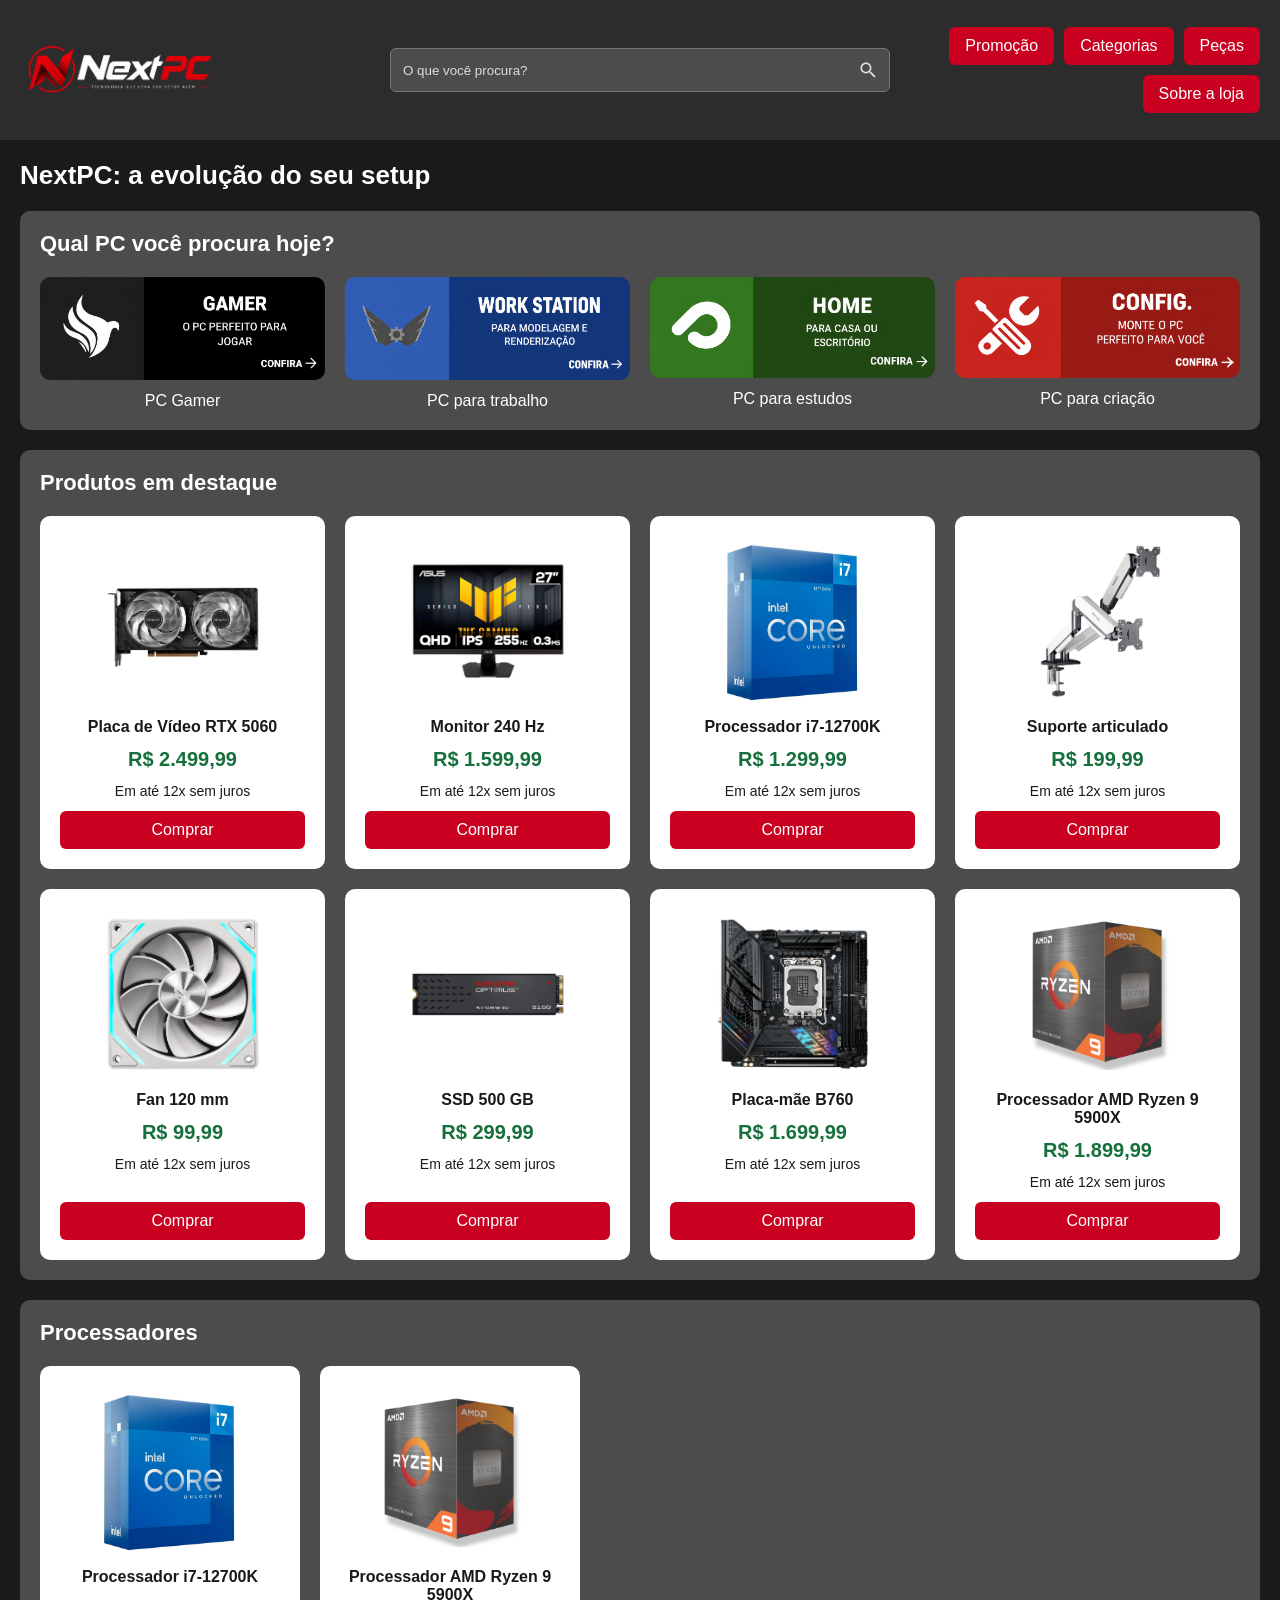
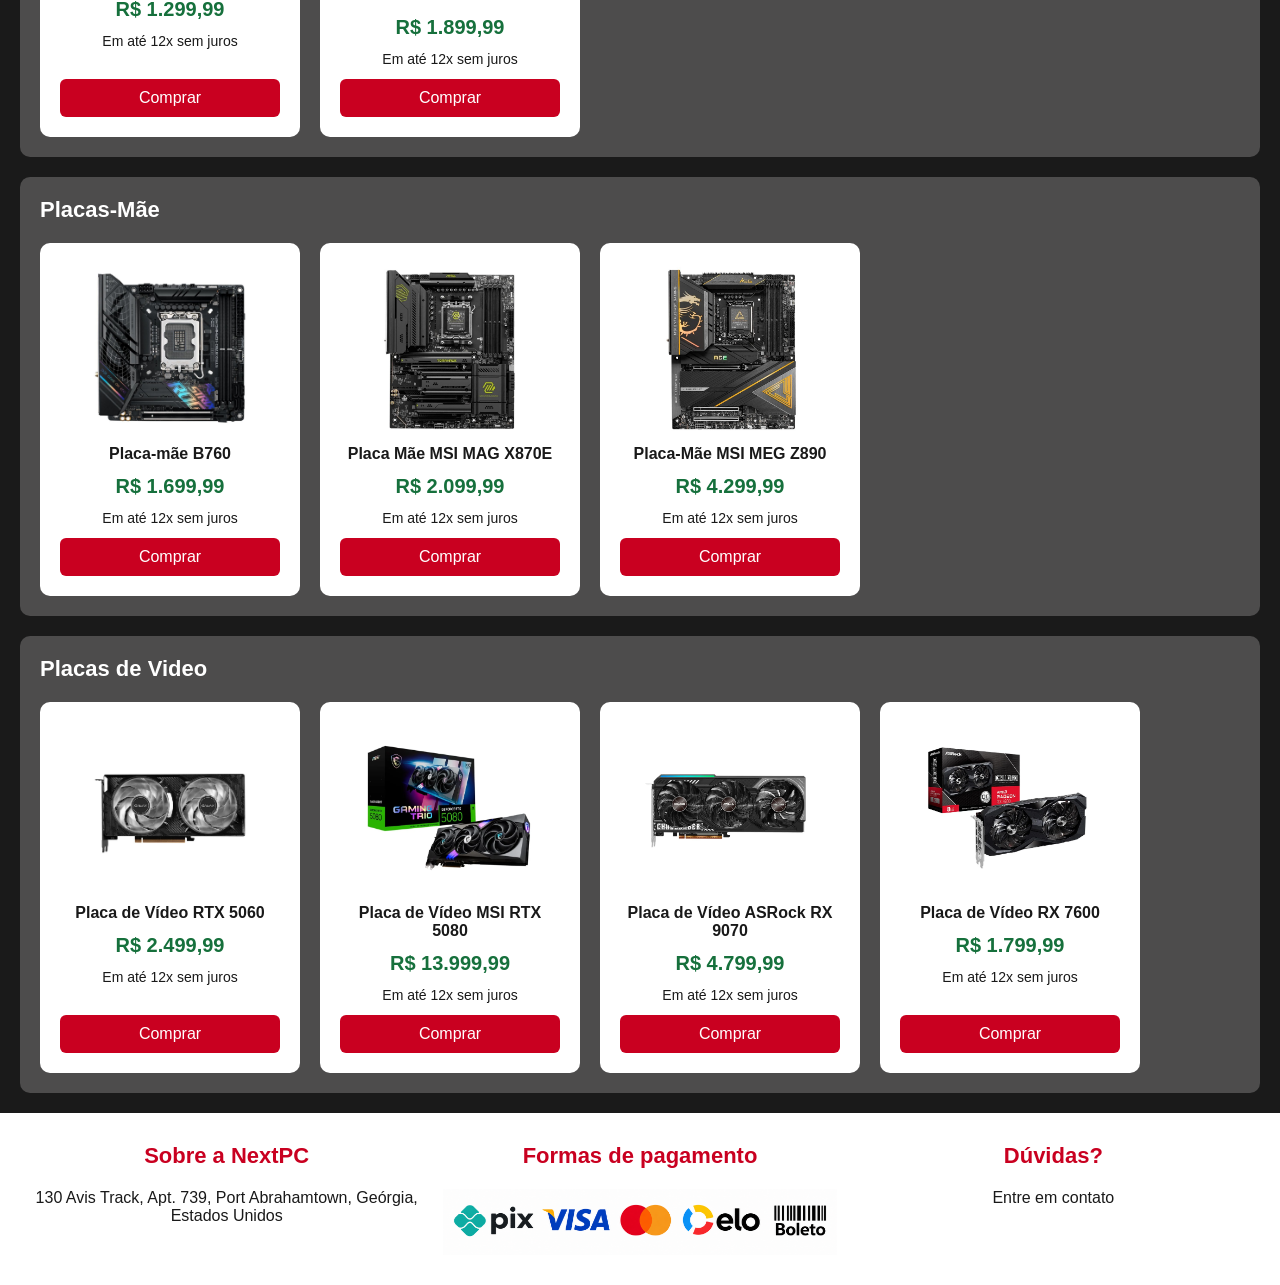
==== index.html @ ddee9725 "add" ====
<!DOCTYPE html>
<html lang="pt-BR">
<head>
    <meta charset="UTF-8">
    <meta name="viewport" content="width=device-width, initial-scale=1.0">
    <title>NextPC</title>
    <link rel="stylesheet" href="style.css">
</head>

<body>

    <header>

        <div class="menu-superior">

            <a class="logo" href="index.html">
                <img src="imagens/logo.png" alt="NextPC">
            </a>

            <div class="barra-pesquisa">
                <input type="search" placeholder="O que você procura?">
                <img class="lupa" src="imagens/lupa.png">
            </div>

            <nav>
                <a href="#produtos">Promoção</a>
                <a href="#categorias">Categorias</a>
                <a href="categoria.html">Peças</a>
                <a href="#sobre">Sobre a loja</a>
            </nav>

        </div>

    </header>

    <main>
        <h1>NextPC: a evolução do seu setup</h1>

        <section id="categorias" class="categorias">
            <h2>Qual PC você procura hoje?</h2>
            <div class="grade-categorias">
                <a class="categoria" href="categoria.html">
                    <img src="imagens/1.png" alt="">
                    <span>PC Gamer</span>
                </a>
                <a class="categoria" href="categoria.html">
                    <img src="imagens/2.png" alt="">
                    <span>PC para trabalho</span>
                </a>
                <a class="categoria" href="categoria.html">
                    <img src="imagens/3.png" alt="">
                    <span>PC para estudos</span>
                </a>
                <a class="categoria" href="categoria.html">
                    <img src="imagens/4.png" alt="">
                    <span>PC para criação</span>
                </a>
            </div>
        </section>

        <section id="produtos" class="produtos">
            <h2>Produtos em destaque</h2>
            <div class="grade-produtos">
                <article class="card">
                    <img src="imagens/placa_de_video.png" alt="Placa de vídeo RTX 5060">
                    <h3>Placa de Vídeo RTX 5060</h3>
                    <p class="preco">R$ 2.499,99</p>
                    <p class="parcelamento">Em até 12x sem juros</p>
                    <a class="botao" href="produto.html">Comprar</a>
                </article>

                <article class="card">
                    <img src="imagens/monitor.jpg" alt="Monitor 240 Hz">
                    <h3>Monitor 240 Hz</h3>
                    <p class="preco">R$ 1.599,99</p>
                    <p class="parcelamento">Em até 12x sem juros</p>
                    <a class="botao" href="produto.html">Comprar</a>
                </article>

                <article class="card">
                    <img src="imagens/processador.png" alt="Processador Intel Core i7-12700K">
                    <h3>Processador i7-12700K</h3>
                    <p class="preco">R$ 1.299,99</p>
                    <p class="parcelamento">Em até 12x sem juros</p>
                    <a class="botao" href="produto.html">Comprar</a>
                </article>

                <article class="card">
                    <img src="imagens/suporte_articulado.jpg" alt="Suporte articulado para monitor">
                    <h3>Suporte articulado</h3>
                    <p class="preco">R$ 199,99</p>
                    <p class="parcelamento">Em até 12x sem juros</p>
                    <a class="botao" href="produto.html">Comprar</a>
                </article>

                <article class="card">
                    <img src="imagens/fan.jpg" alt="Ventoinha de 120 mm">
                    <h3>Fan 120 mm</h3>
                    <p class="preco">R$ 99,99</p>
                    <p class="parcelamento">Em até 12x sem juros</p>
                    <a class="botao" href="produto.html">Comprar</a>
                </article>

                <article class="card">
                    <img src="imagens/ssd.jpg" alt="SSD de 500 GB">
                    <h3>SSD 500 GB</h3>
                    <p class="preco">R$ 299,99</p>
                    <p class="parcelamento">Em até 12x sem juros</p>
                    <a class="botao" href="produto.html">Comprar</a>
                </article>

                <article class="card">
                    <img src="imagens/placa_mae.jpg" alt="Placa-mãe B760">
                    <h3>Placa-mãe B760</h3>
                    <p class="preco">R$ 1.699,99</p>
                    <p class="parcelamento">Em até 12x sem juros</p>
                    <a class="botao" href="produto.html">Comprar</a>
                </article>

                <article class="card">
                    <img src="imagens/processador2.jpg" alt="Processador AMD Ryzen 9 5900X">
                    <h3>Processador AMD Ryzen 9 5900X</h3>
                    <p class="preco">R$ 1.899,99</p>
                    <p class="parcelamento">Em até 12x sem juros</p>
                    <a class="botao" href="produto.html">Comprar</a>
                </article>
            </div>
        </section>

        <section id="processadores" class="processadores">
            <h2>Processadores</h2>
            <div class="lista-processadores">
                <article class="card">
                    <img src="imagens/processador.png" alt="Processador Intel Core i7-12700K">
                    <h3>Processador i7-12700K</h3>
                    <p class="preco">R$ 1.299,99</p>
                    <p class="parcelamento">Em até 12x sem juros</p>
                    <a class="botao" href="produto.html">Comprar</a>
                </article>
                <article class="card">
                    <img src="imagens/processador2.jpg" alt="Processador AMD Ryzen 9 5900X">
                    <h3>Processador AMD Ryzen 9 5900X</h3>
                    <p class="preco">R$ 1.899,99</p>
                    <p class="parcelamento">Em até 12x sem juros</p>
                    <a class="botao" href="produto.html">Comprar</a>
                </article>
            </div>
        </section>

        <section id="placas-mae" class="placas-mae">
            <h2>Placas-Mãe</h2>
            <div class="lista-placas-mae">
                <article class="card">
                    <img src="imagens/placa_mae.jpg" alt="Placa-mãe B760">
                    <h3>Placa-mãe B760</h3>
                    <p class="preco">R$ 1.699,99</p>
                    <p class="parcelamento">Em até 12x sem juros</p>
                    <a class="botao" href="produto.html">Comprar</a>
                </article>
                <article class="card">
                    <img src="imagens/placa_mae2.jpg" alt="Placa Mãe MSI MAG X870E">
                    <h3>Placa Mãe MSI MAG X870E</h3>
                    <p class="preco">R$ 2.099,99</p>
                    <p class="parcelamento">Em até 12x sem juros</p>
                    <a class="botao" href="produto.html">Comprar</a>
                </article>
                <article class="card">
                    <img src="imagens/placa_mae3.jpg" alt="Placa-Mãe MSI MEG Z890">
                    <h3>Placa-Mãe MSI MEG Z890</h3>
                    <p class="preco">R$ 4.299,99</p>
                    <p class="parcelamento">Em até 12x sem juros</p>
                    <a class="botao" href="produto.html">Comprar</a>
                </article>
            </div>
        </section>

        <section id="placas-video" class="placas-video">
            <h2>Placas de Video</h2>
            <div class="lista-placas-video">
                <article class="card">
                    <img src="imagens/placa_de_video.png" alt="Placa de vídeo RTX 5060">
                    <h3>Placa de Vídeo RTX 5060</h3>
                    <p class="preco">R$ 2.499,99</p>
                    <p class="parcelamento">Em até 12x sem juros</p>
                    <a class="botao" href="produto.html">Comprar</a>
                </article>
                <article class="card">
                    <img src="imagens/placa_de_video2.png" alt="Placa Mãe MSI MAG X870E">
                    <h3>Placa de Vídeo MSI RTX 5080</h3>
                    <p class="preco">R$ 13.999,99</p>
                    <p class="parcelamento">Em até 12x sem juros</p>
                    <a class="botao" href="produto.html">Comprar</a>
                </article>
                <article class="card">
                    <img src="imagens/placa_de_video3.png" alt="Placa-Mãe MSI MEG Z890">
                    <h3>Placa de Vídeo ASRock RX 9070</h3>
                    <p class="preco">R$ 4.799,99</p>
                    <p class="parcelamento">Em até 12x sem juros</p>
                    <a class="botao" href="produto.html">Comprar</a>
                </article>
                <article class="card">
                    <img src="imagens/placa_de_video4.png" alt="Placa-Mãe MSI MEG Z890">
                    <h3>Placa de Vídeo RX 7600</h3>
                    <p class="preco">R$ 1.799,99</p>
                    <p class="parcelamento">Em até 12x sem juros</p>
                    <a class="botao" href="produto.html">Comprar</a>
                </article>
            </div>
        </section>

    </main>

    <footer class="footer">

        <section id="sobre">
            <h2>Sobre a NextPC</h2>
            <p>130 Avis Track, Apt. 739, Port Abrahamtown, Geórgia, Estados Unidos</p>
        </section>

        <section>
            <h2>Formas de pagamento</h2>
            <img class="pagamentos" src="imagens/formas_de_pagamento.png" alt="Formas de pagamento">
        </section>

        <section>
            <h2>Dúvidas?</h2>
            <a href="#contato">Entre em contato</a>
        </section>

    </footer>

</body>
</html>
---- style.css ----
/* Geral */
* {
    box-sizing: border-box;
}

body {
    margin: 0;
    font-family: Arial, sans-serif;
    background-color: #1a1a1a;
    color: white;
}

img {
    max-width: 100%;
    height: auto;
    display: block;
}

a {
    color: inherit;
    text-decoration: none;
}

/* Cabeçalho */
.menu-superior {
    display: grid;
    grid-template-columns: 1fr 500px 1fr;
    align-items: center;
    gap: 20px;
    padding: 20px;
    background-color: #2c2c2c;
}

.logo {
    width: 200px;
    max-width: 100%;
}

.barra-pesquisa {
    position: relative;
}

.barra-pesquisa input {
    width: 100%;
    height: 44px;
    padding: 10px 44px 10px 12px;
    border: 1px solid #777;
    border-radius: 6px;
    background-color: #4d4c4c;
    color: white;
}

.barra-pesquisa input::placeholder {
    color: #ddd;
}

.barra-pesquisa .lupa {
    position: absolute;
    right: 12px;
    top: 12px;
    width: 20px;
    height: 20px;
    pointer-events: none;
}

nav {
    display: flex;
    flex-wrap: wrap;
    justify-content: flex-end;
    gap: 10px;
}

nav a, .botao {
    padding: 10px 16px;
    background-color: #c90020;
    color: white;
    border-radius: 6px;
    text-align: center;
}

nav a:hover, .botao:hover {
    background-color: #a3001a;
}

/* Conteúdo */
main {
    display: grid;
    gap: 20px;
    max-width: 1500px;
    margin: 0 auto;
    padding: 20px;
}

h1 {
    font-size: 26px;
    margin: 0;
}

h2 {
    font-size: 22px;
    margin: 0 0 20px;
}

main section {
    padding: 20px;
    background-color: #4d4c4c;
    border-radius: 10px;
}

.grade-categorias, .grade-produtos {
    display: grid;
    grid-template-columns: repeat(4, 1fr);
    gap: 20px;
}

.lista-processadores {
    display: flex;
    flex-direction: row;
    flex-wrap: wrap;
    gap: 20px; 
}

.lista-processadores .card {
    flex: 0 0 260px;
    max-width: 100%;
}

.lista-placas-mae {
    display: flex;
    flex-direction: row;
    flex-wrap: wrap;
    gap: 20px; 
}

.lista-placas-mae .card {
    flex: 0 0 260px;
    max-width: 100%;
}

.lista-placas-video {
    display: flex;
    flex-direction: row;
    flex-wrap: wrap;
    gap: 20px; 
}

.lista-placas-video .card {
    flex: 0 0 260px;
    max-width: 100%;
}

.categoria, .card {
    display: flex;
    flex-direction: column;
    align-items: center;
    gap: 12px;
    min-width: 0;
    text-align: center;
}

.categoria img {
    width: 100%;
    border-radius: 10px;
}

.categoria:hover {
    text-decoration: underline;
}

.card {
    padding: 20px;
    background-color: white;
    color: #191919;
    border-radius: 10px;
}

.card img {
    width: 170px;
    height: 170px;
    object-fit: contain;
}

.card h3, .card p {
    margin: 0;
}

.card h3 {
    font-size: 16px;
}

.preco {
    color: #16703c;
    font-size: 20px;
    font-weight: bold;
}

.parcelamento {
    font-size: 14px;
}

.card .botao {
    width: 100%;
    margin-top: auto;
}

/* Rodapé */
.footer {
    display: grid;
    grid-template-columns: repeat(3, 1fr);
    gap: 20px;
    padding: 30px;
    background-color: white;
    color: #191919;
    text-align: center;
}

.footer h2 {
    color: #c90020;
}

.pagamentos {
    width: 400px;
    margin: 0 auto;
}
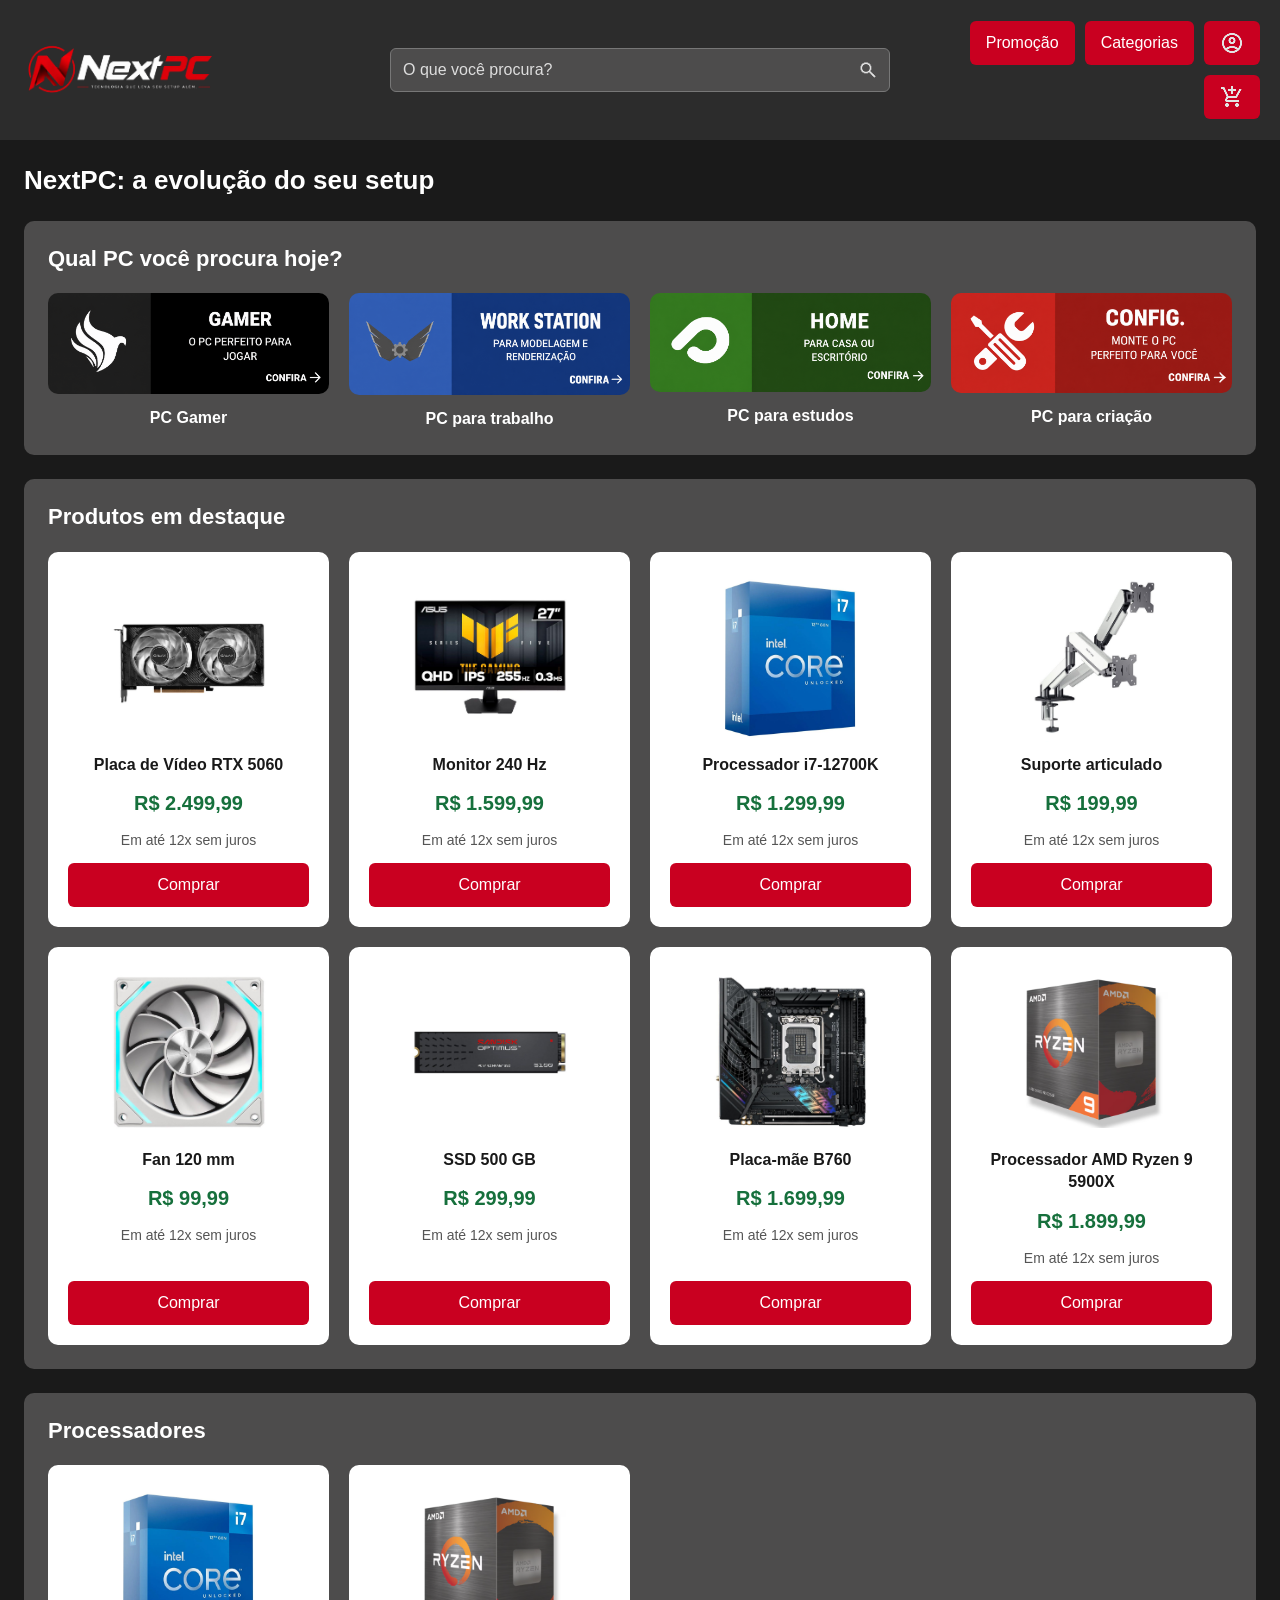
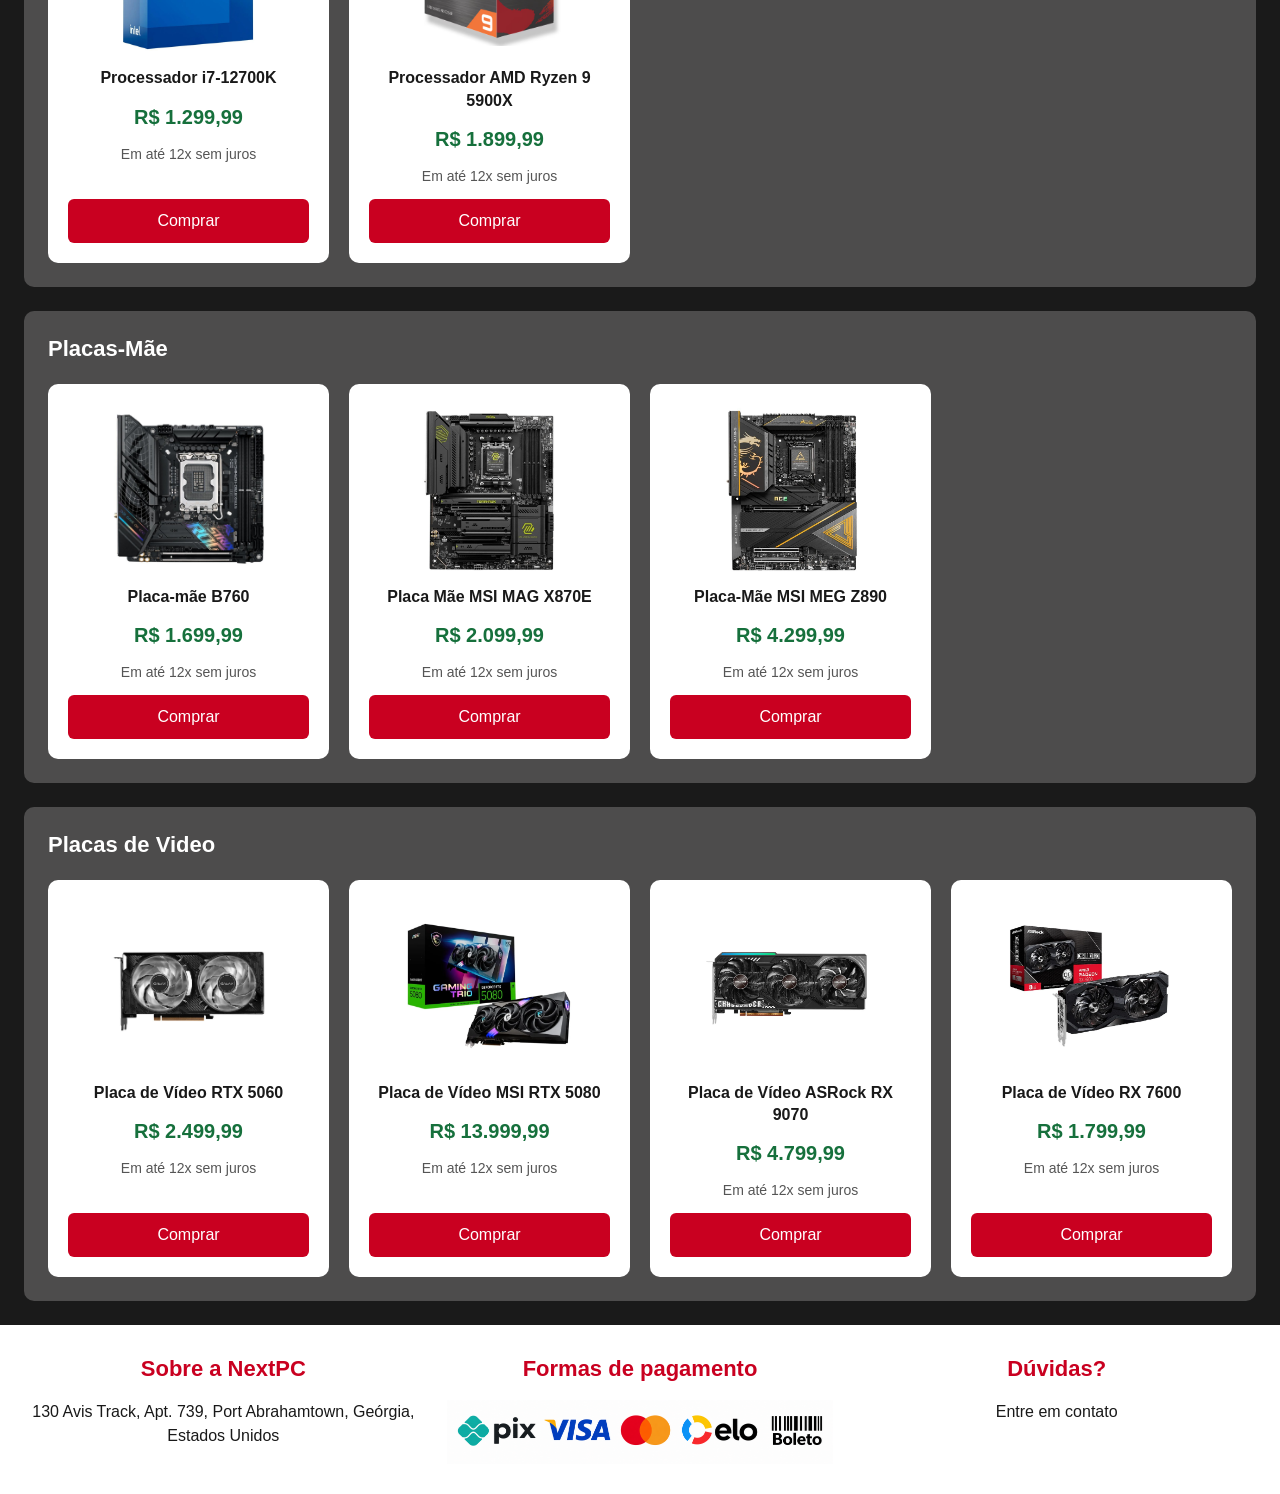
==== commit 77c963f3: "final" ====
--- a/index.html
+++ b/index.html
@@ -4,7 +4,7 @@
     <meta charset="UTF-8">
     <meta name="viewport" content="width=device-width, initial-scale=1.0">
     <title>NextPC</title>
-    <link rel="stylesheet" href="style.css">
+    <link rel="stylesheet" href="css/style.css">
 </head>
 
 <body>
@@ -24,10 +24,11 @@
 
             <nav>
                 <a href="#produtos">Promoção</a>
-                <a href="#categorias">Categorias</a>
-                <a href="categoria.html">Peças</a>
-                <a href="#sobre">Sobre a loja</a>
+                <a href="categorias.html">Categorias</a>
+                <a class="icone-conta" href="#"><img src="imagens/conta.png" alt="Conta"></a>
+                <a class="icone-carrinho" href="#"><img src="imagens/carrinho.png" alt="Carrinho"></a>
             </nav>
+
 
         </div>
 
@@ -39,7 +40,7 @@
         <section id="categorias" class="categorias">
             <h2>Qual PC você procura hoje?</h2>
             <div class="grade-categorias">
-                <a class="categoria" href="categoria.html">
+                <a class="categoria" href="pc-gamer.html">
                     <img src="imagens/1.png" alt="">
                     <span>PC Gamer</span>
                 </a>
--- a/css/style.css
+++ b/css/style.css
@@ -0,0 +1,429 @@
+/* gloval */
+
+* {
+    box-sizing: border-box;
+}
+
+body {
+    margin: 0;
+    font-family: Arial, sans-serif;
+    background-color: #1a1a1a;
+    color: #fff;
+    line-height: 1.5;
+}
+
+img {
+    display: block;
+    max-width: 100%;
+    height: auto;
+}
+
+a {
+    color: inherit;
+    text-decoration: none;
+}
+
+input,
+button {
+    font: inherit;
+}
+
+a:focus-visible,
+button:focus-visible,
+input:focus-visible {
+    outline: 3px solid #3388ff;
+    outline-offset: 3px;
+}
+
+h1,
+h2,
+h3,
+p {
+    margin-top: 0;
+}
+
+h1 {
+    margin-bottom: 0;
+    font-size: 26px;
+    line-height: 1.25;
+}
+
+h2 {
+    margin-bottom: 20px;
+    font-size: 22px;
+    line-height: 1.3;
+}
+
+/* CABEÇALHO - header */
+
+header {
+    background-color: #2c2c2c;
+}
+
+.menu-superior {
+    display: grid;
+    grid-template-columns:
+        minmax(0, 1fr) minmax(0, 500px) minmax(0, 1fr);
+    align-items: center;
+    gap: 20px;
+    max-width: 1500px;
+    margin-inline: auto;
+    padding: 20px;
+}
+
+.logo {
+    display: block;
+    width: 200px;
+    max-width: 100%;
+}
+
+.logo img {
+    width: 100%;
+}
+
+.barra-pesquisa {
+    position: relative;
+    width: 100%;
+    
+}
+
+.barra-pesquisa input {
+    width: 100%;
+    min-width: 0;
+    height: 44px;
+    padding: 10px 44px 10px 12px;
+    border: 1px solid #777;
+    border-radius: 6px;
+    background-color: #4d4c4c;
+    color: #fff;
+}
+
+.barra-pesquisa input::placeholder {
+    color: #ddd;
+}
+
+.barra-pesquisa .lupa {
+    position: absolute;
+    top: 50%;
+    right: 12px;
+    width: 20px;
+    height: 20px;
+    transform: translateY(-50%);
+    object-fit: contain;
+    pointer-events: none;
+}
+
+.menu-superior nav {
+    display: flex;
+    flex-wrap: wrap;
+    justify-content: flex-end;
+    gap: 10px;
+}
+
+.menu-superior nav a,
+.botao {
+    display: inline-block;
+    padding: 10px 16px;
+    border-radius: 6px;
+    background-color: #c90020;
+    color: #fff;
+    text-align: center;
+    transition: background-color 0.2s;
+}
+
+.menu-superior nav a:hover,
+.botao:hover {
+    background-color: #a3001a;
+}
+
+/* Main */
+
+main {
+    display: grid;
+    grid-template-columns: minmax(0, 1fr);
+    gap: 24px;
+    width: 100%;
+    max-width: 1500px;
+    margin-inline: auto;
+    padding: 24px;
+}
+
+main > section {
+    min-width: 0;
+    padding: 24px;
+    border-radius: 10px;
+    background-color: #4d4c4c;
+}
+
+
+/* Categorias da Pagina Inicial */
+
+.grade-categorias {
+    display: grid;
+    grid-template-columns: repeat(4, minmax(0, 1fr));
+    gap: 20px;
+}
+
+.categoria {
+    display: flex;
+    flex-direction: column;
+    align-items: center;
+    gap: 12px;
+    min-width: 0;
+    text-align: center;
+}
+
+.categoria img {
+    width: 100%;
+    border-radius: 10px;
+}
+
+.categoria span {
+    font-weight: bold;
+}
+
+.categoria:hover {
+    text-decoration: underline;
+}
+
+
+/* Produtos Pagina Inicial */
+
+.grade-produtos,
+.lista-processadores,
+.lista-placas-mae,
+.lista-placas-video {
+    display: grid;
+    grid-template-columns: repeat(4, minmax(0, 1fr));
+    gap: 20px;
+}
+
+.card {
+    display: flex;
+    flex-direction: column;
+    align-items: center;
+    gap: 12px;
+    min-width: 0;
+    padding: 20px;
+    border-radius: 10px;
+    background-color: #fff;
+    color: #191919;
+    text-align: center;
+}
+
+.card img {
+    width: 170px;
+    height: 170px;
+    object-fit: contain;
+}
+
+.card h3,
+.card p {
+    margin: 0;
+}
+
+.card h3 {
+    font-size: 16px;
+    line-height: 1.4;
+    overflow-wrap: anywhere;
+}
+
+.preco {
+    color: #16703c;
+    font-size: 20px;
+    font-weight: bold;
+}
+
+.parcelamento {
+    color: #555;
+    font-size: 14px;
+}
+
+.card .botao {
+    width: 100%;
+    margin-top: auto;
+}
+
+
+/* pc-gamer */
+
+.categoria-pc {
+    padding: 20px;
+    background-color: transparent;
+}
+
+.categoria-pc h1 {
+    margin-bottom: 28px;
+    color: #fff;
+    text-align: center;
+}
+
+.grid-produtos {
+    display: grid;
+    grid-template-columns: repeat(3, minmax(0, 1fr));
+    gap: 24px;
+}
+
+.produto {
+    min-width: 0;
+    border: 1px solid #ddd;
+    border-radius: 10px;
+    background-color: #fff;
+    color: #191919;
+    transition: transform 0.2s, box-shadow 0.2s;
+}
+
+.produto:hover {
+    transform: translateY(-4px);
+    box-shadow: 0 8px 20px rgb(0 0 0 / 20%);
+}
+
+.produto a {
+    display: flex;
+    flex-direction: column;
+    height: 100%;
+    padding: 20px;
+    border-radius: inherit;
+}
+
+.produto img {
+    width: 100%;
+    height: 180px;
+    object-fit: contain;
+}
+
+.produto h2 {
+    margin: 16px 0 10px;
+    font-size: 18px;
+    line-height: 1.4;
+    overflow-wrap: anywhere;
+}
+
+.produto p {
+    margin: auto 0 0;
+    color: #16703c;
+    font-size: 22px;
+    font-weight: bold;
+}
+
+/* aquiles iii */
+
+.produto-detalhe {
+    display: grid;
+    grid-template-columns: repeat(2, minmax(0, 1fr));
+    align-items: center;
+    gap: 30px;
+    padding: 30px;
+    background-color: #f5f5f5;
+    color: #191919;
+}
+
+.imagem-produto,
+.informacoes-produto {
+    min-width: 0;
+    padding: 30px;
+    border-radius: 12px;
+    background-color: #fff;
+    color: #191919;
+}
+
+.imagem-produto img {
+    width: 100%;
+    max-width: 550px;
+    height: clamp(240px, 30vw, 420px);
+    margin-inline: auto;
+    object-fit: contain;
+}
+
+.informacoes-produto h1 {
+    margin-bottom: 16px;
+    font-size: 28px;
+    line-height: 1.3;
+}
+
+.descricao {
+    margin-bottom: 20px;
+    color: #555;
+    font-size: 16px;
+    line-height: 1.6;
+}
+
+.informacoes-produto h2 {
+    margin: 24px 0 12px;
+    font-size: 22px;
+}
+
+.informacoes-produto ul {
+    margin: 0;
+    padding-left: 20px;
+    line-height: 1.7;
+}
+
+.informacoes-produto li + li {
+    margin-top: 6px;
+}
+
+.preco-produto {
+    margin-top: 24px;
+    color: #16703c;
+    font-size: 30px;
+    font-weight: bold;
+}
+
+.botao-compra {
+    display: block;
+    width: 100%;
+    margin-top: 16px;
+    padding: 14px 20px;
+    border: none;
+    border-radius: 8px;
+    background-color: #00843d;
+    color: #fff;
+    font-size: 18px;
+    font-weight: bold;
+    text-align: center;
+    cursor: pointer;
+    transition: background-color 0.2s;
+}
+
+.botao-compra:hover {
+    background-color: #006d32;
+}
+
+
+/* =========================
+   RODAPÉ
+========================= */
+
+.footer {
+    display: grid;
+    grid-template-columns: repeat(3, minmax(0, 1fr));
+    gap: 30px;
+    padding: 30px;
+    background-color: #fff;
+    color: #191919;
+    text-align: center;
+}
+
+.footer section {
+    min-width: 0;
+}
+
+.footer h2 {
+    margin-bottom: 16px;
+    color: #c90020;
+}
+
+.footer p {
+    margin-bottom: 0;
+}
+
+.footer a:hover {
+    text-decoration: underline;
+}
+
+.pagamentos {
+    width: 400px;
+    max-width: 100%;
+    margin-inline: auto;
+}
